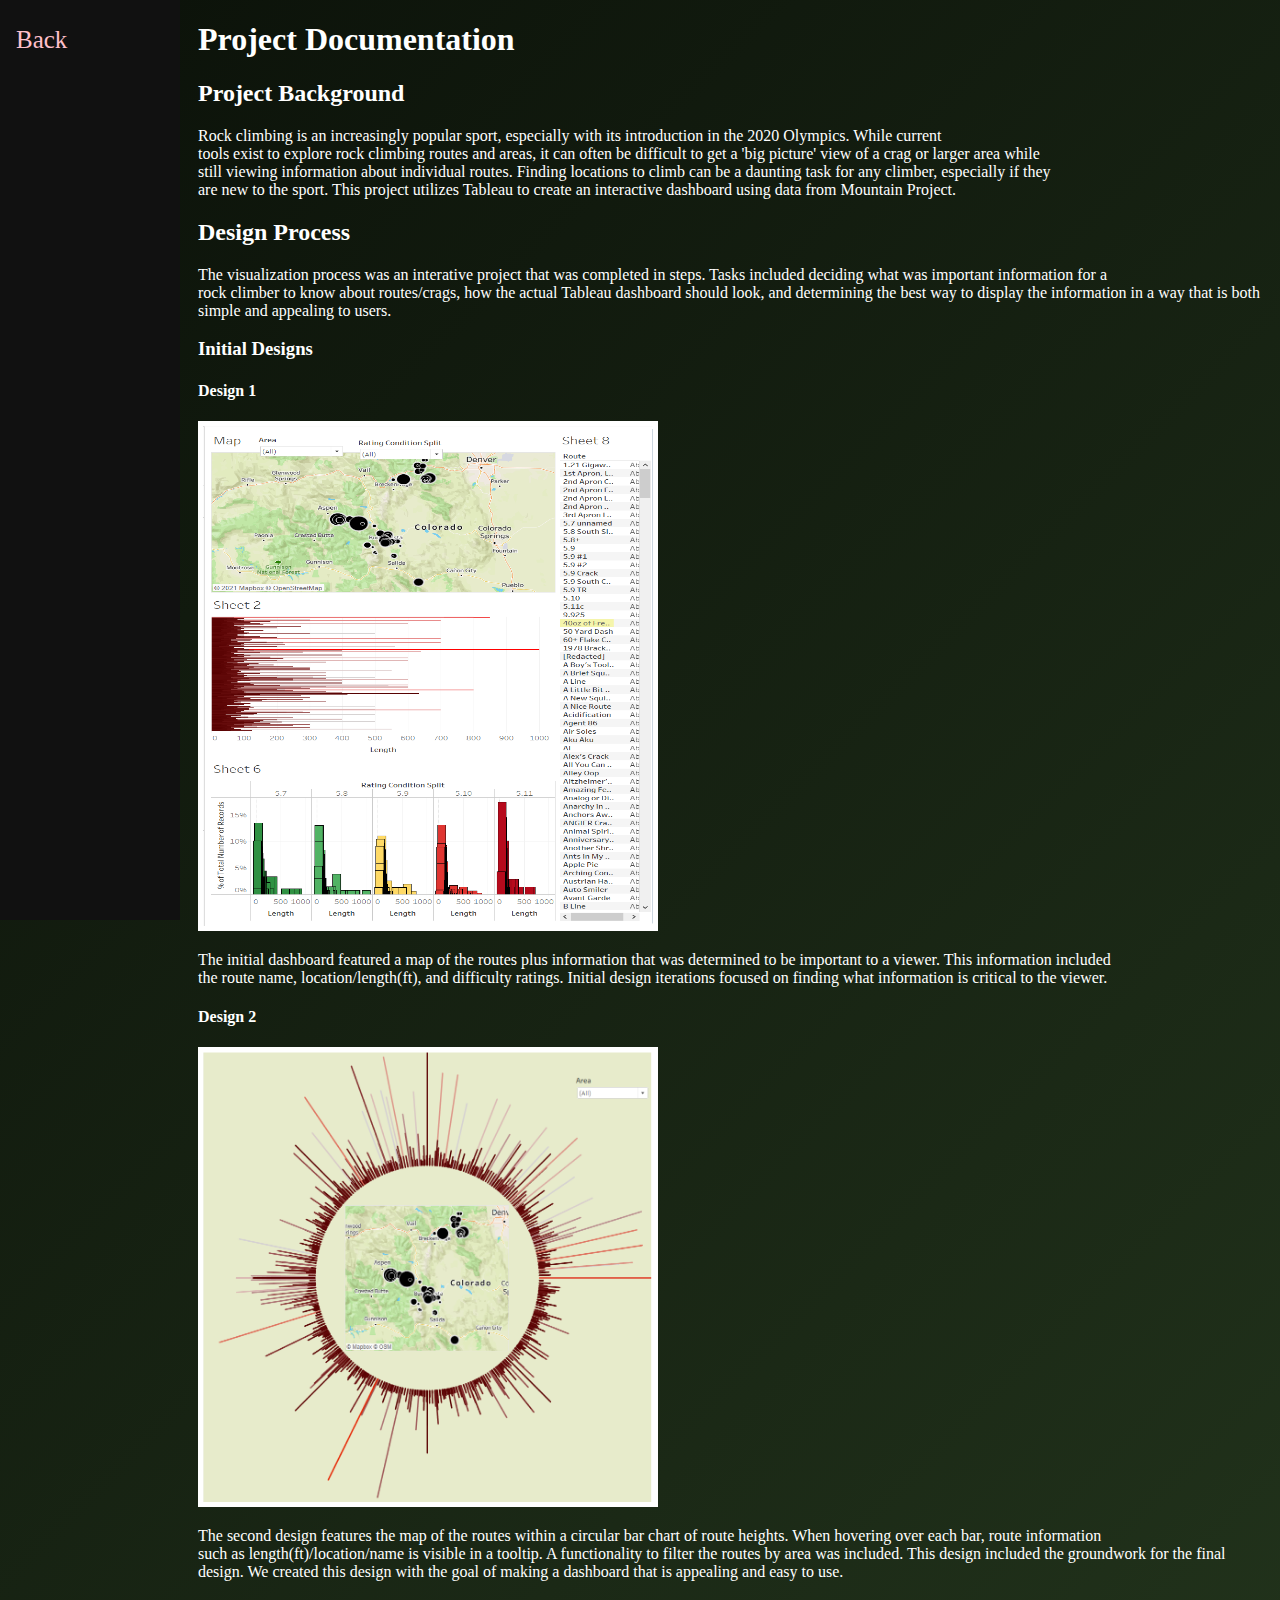
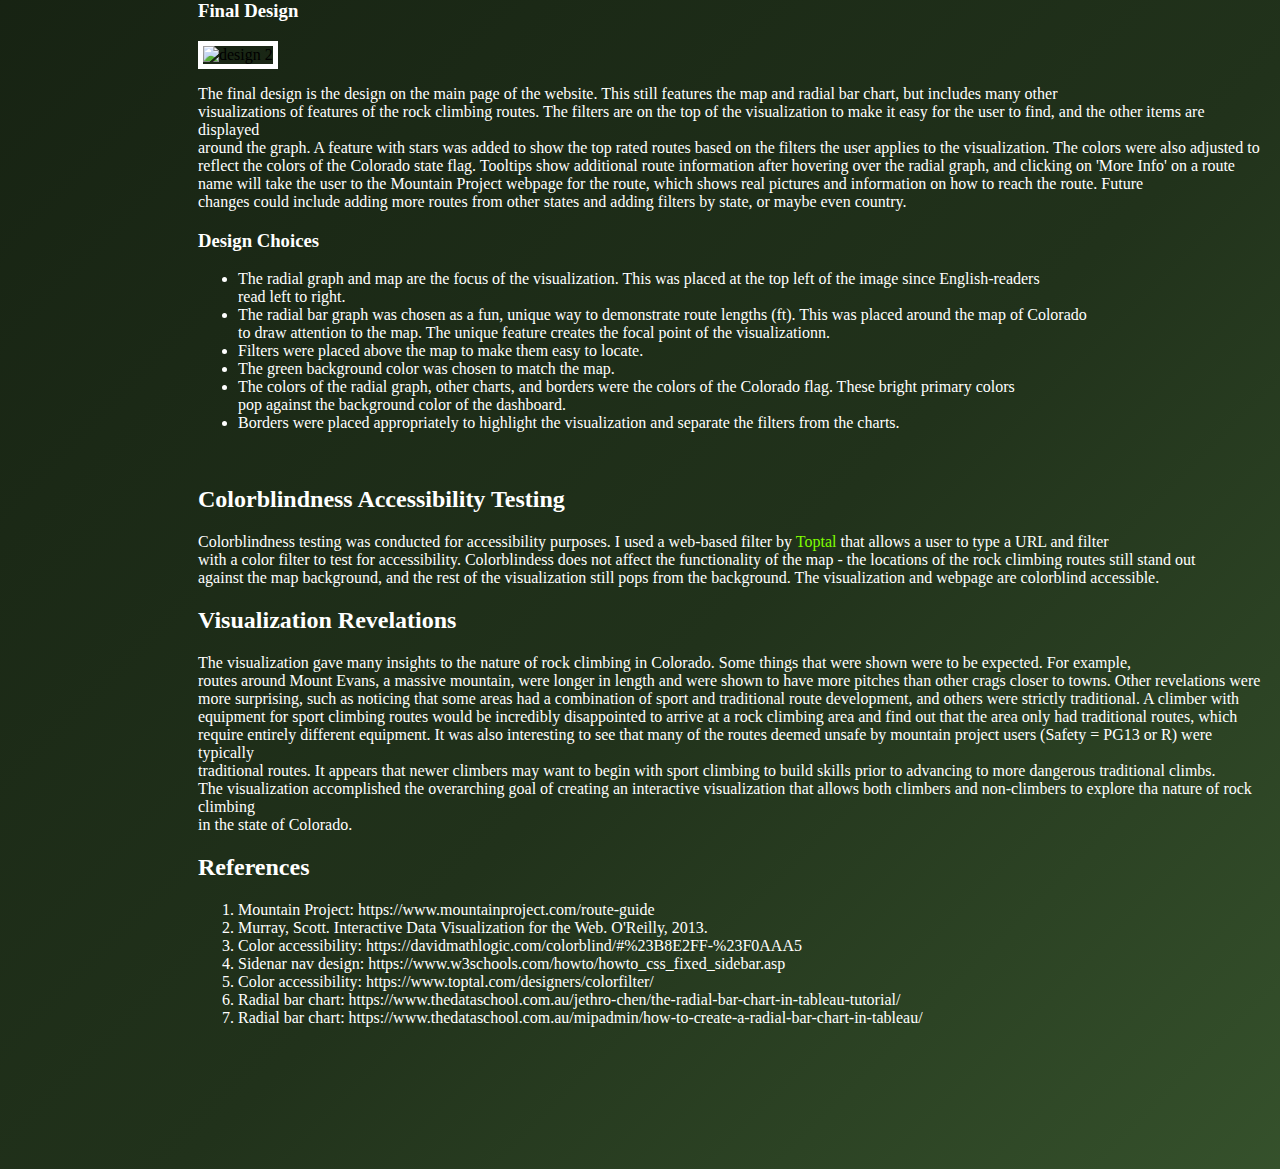
==== documentation.html @ 76459e51 "Add files via upload" ====
<!DOCTYPE html>
<html>
<head>
	<link rel="stylesheet" href="background.css">
	<!-- https://codepen.io/P1N2O/pen/pyBNzX source for bg CSS -->
</head>
<style>
a:link {
  color: pink;
  background-color: transparent;
  text-decoration: none;
}
</style
<body>

	<div class="sidenav">
		<a href="index.html">Back</a>
	</div>

	<div class="main">
	
	<h1 style="color:white">Project Documentation</h1>
	
	<h2 style="color:white">Project Background</h2>
	<p style ="color:white">Rock climbing is an increasingly popular sport, especially with its introduction in the 2020 Olympics. While current<br>
		tools exist to explore rock climbing routes and areas, it can often be difficult to get a 'big picture' view of a crag or larger area while<br>
		still viewing information about individual routes. Finding locations to climb can be a daunting task for any climber, especially if they <br>
		are new to the sport. This project utilizes Tableau to create an interactive dashboard using data from Mountain Project.<br>
	</p>
	
	
	<h2 style="color:white">Design Process</h2>
	<p style="color:white">The visualization process was an interative project that was completed in steps. Tasks included deciding what was important information for a <br>
		rock climber to know about routes/crags, how the actual Tableau dashboard should look, and determining the best way to display the information in a way that is both<br>
		simple and appealing to users.
	</p>

	
	<h3 style = "color:white">Initial Designs</h3>
		<h4 style ="color:white">Design 1</h4>
		<img src="tab2.PNG" alt="design 1" width="450" height="500" style="border:5px solid white">
		<p style = "color:white">The initial dashboard featured a map of the routes plus information that was determined to be important to a viewer. This information included<br>
		the route name, location/length(ft), and difficulty ratings. Initial design iterations focused on finding what information is critical to the viewer.</p>

		<h4 style="color:white">Design 2</h4>
		<img src="tab1.PNG" alt="design 2" width="450" height="450" style="border:5px solid white">
		<p style = "color:white">The second design features the map of the routes within a circular bar chart of route heights. When hovering over each bar, route information<br>
		such as length(ft)/location/name is visible in a tooltip. A functionality to filter the routes by area was included. This design included the groundwork for the final<br>
		design. We created this design with the goal of making a dashboard that is appealing and easy to use.</p>
		
		<h3 style = "color:white">Final Design</h3>
		<img src=".PNG" alt="design 2" width="450" height="450" style="border:5px solid white">
		<p style = "color:white">The final design is the design on the main page of the website. This still features the map and radial bar chart, but includes many other <br>
		visualizations of features of the rock climbing routes. The filters are on the top of the visualization to make it easy for the user to find, and the other items are displayed<br>
		around the graph. A feature with stars was added to show the top rated routes based on the filters the user applies to the visualization. The colors were also adjusted to <br>
		reflect the colors of the Colorado state flag. Tooltips show additional route information after hovering over the radial graph, and clicking on 'More Info' on a route<br>
		name will take the user to the Mountain Project webpage for the route, which shows real pictures and information on how to reach the route. Future<br>
		changes could include adding more routes from other states and adding filters by state, or maybe even country.</p>
		
		<h3 style="color:white">Design Choices</h3>
		<p style = "color:white">
			<ul>
				<li style="color:white">The radial graph and map are the focus of the visualization. This was placed at the top left of the image since English-readers<br>
				read left to right.</li>
				<li style="color:white">The radial bar graph was chosen as a fun, unique way to demonstrate route lengths (ft). This was placed around the map of Colorado<br>
				to draw attention to the map. The unique feature creates the focal point of the visualizationn.</li>
				<li style="color:white">Filters were placed above the map to make them easy to locate.</li>
				<li style="color:white">The green background color was chosen to match the map.</li>
				<li style="color:white">The colors of the radial graph, other charts, and borders were the colors of the Colorado flag. These bright primary colors<br>
				pop against the background color of the dashboard.</li>
				<li style="color:white">Borders were placed appropriately to highlight the visualization and separate the filters from the charts.</li>
			</ul>
		</p>
		
		
	<br>
	<h2 style="color:white">Colorblindness Accessibility Testing</h2>
		<p style = "color:white">Colorblindness testing was conducted for accessibility purposes. I used a web-based filter by <a href="https://www.toptal.com/designers/colorfilter/" style="color:chartreuse">Toptal</a> that allows a user to type a URL and filter<br>
	with a color filter to test for accessibility. Colorblindess does not affect the functionality of the map - the locations of the rock climbing routes still stand out <br>
	against the map background, and the rest of the visualization still pops from the background. The visualization and webpage are colorblind accessible.
	</p>
	
		
	
	</h2>
	
	<h2 style="color:white">Visualization Revelations</h2>
	<p style="color:white">The visualization gave many insights to the nature of rock climbing in Colorado. Some things that were shown were to be expected. For example,<br>
	routes around Mount Evans, a massive mountain, were longer in length and were shown to have more pitches than other crags closer to towns. Other revelations were <br>
	more surprising, such as noticing that some areas had a combination of sport and traditional route development, and others were strictly traditional. A climber with <br>
	equipment for sport climbing routes would be incredibly disappointed to arrive at a rock climbing area and find out that the area only had traditional routes, which <br>
	require entirely different equipment. It was also interesting to see that many of the routes deemed unsafe by mountain project users (Safety = PG13 or R) were typically <br>
	traditional routes. It appears that newer climbers may want to begin with sport climbing to build skills prior to advancing to more dangerous traditional climbs.<br>
	The visualization accomplished the overarching goal of creating an interactive visualization that allows both climbers and non-climbers to explore tha nature of rock climbing<br>
	in the state of Colorado.</p>
	
		<h2 style="color:white">References</h2>
	<p style ="color:white">
		<ol>
			<li style="color:white">Mountain Project: https://www.mountainproject.com/route-guide</li>
			<li style="color:white">Murray, Scott. Interactive Data Visualization for the Web. O'Reilly, 2013.</li>
			<li style="color:white">Color accessibility: https://davidmathlogic.com/colorblind/#%23B8E2FF-%23F0AAA5</li>
			<li style="color:white">Sidenar nav design: https://www.w3schools.com/howto/howto_css_fixed_sidebar.asp</li>
			<li style="color:white">Color accessibility: https://www.toptal.com/designers/colorfilter/</li>
			<li style="color:white">Radial bar chart: https://www.thedataschool.com.au/jethro-chen/the-radial-bar-chart-in-tableau-tutorial/</li>
			<li style="color:white">Radial bar chart: https://www.thedataschool.com.au/mipadmin/how-to-create-a-radial-bar-chart-in-tableau/</li>
			
		</ol>
	</p>
	<br>
	<br>
	<br>
	<br>
	<br>
	<br>
	<br>
	</div>
</body>
<html>
---- background.css ----
body {
	background: linear-gradient(-45deg, #FFFFFF, #578547, #21321B, #0B1109);
	background-size: 400% 400%;
	animation: gradient 15s ease infinite;
	height: 100vh;
}

@keyframes gradient {
	0% {
		background-position: 0% 50%;
	}
	50% {
		background-position: 100% 50%;
	}
	100% {
		background-position: 0% 50%;
	}
}


.sidenav {
  height: 100%; 
  width: 180px; /* Set the width of the sidebar */
  position: fixed;
  z-index: 1;
  top: 0; 
  left: 0;
  background-color: #111; 
  overflow-x: hidden; 
  padding-top: 20px;
}

/* The navigation menu links */
.sidenav a {
  padding: 6px 8px 6px 16px;
  text-decoration: none;
  font-size: 25px;
  color: #818181;
  display: block;
}

/* When you mouse over the navigation links, change their color */
.sidenav a:hover {
  color: #FFFFFF;
}


.main {
  margin-left: 180px;
  padding: 0px 10px;
}


path{
	stroke: white;
	stroke-width: 2px;
	fill: none;
}

.tooltip {
        position: absolute;
        text-align: center;			
        width: 100px;					
        height: auto;					
  		padding: 6px;		
        font: 12px sans-serif;		
        background-color: white;	
		-webkit-border-radius: 5px;
		-moz-border-radius: 5px;
		border-radius: 10px;
        pointer-events: none;
    }
	
/* I think the map is backwards? */
#map {
        transform: scale(-1,1);
    }
	
.container {
        align-items: center;
	zoom: 150%;
    }
	
  #linechart {
        font-size: 6px;
        float: right;
    }

    #barchart {
        font-size: 6px;
    }

    #ageRanges {
        font-size: 6px;

    }
	
rect:hover {
	fill:blue;
}

.description {
  color: #FFFFFF;
}

.description em1 {
  color: #BBD2FA;
}

.description em2 {
  color: pink;
}

.description em3 {
  color: #CAFFFA;
}
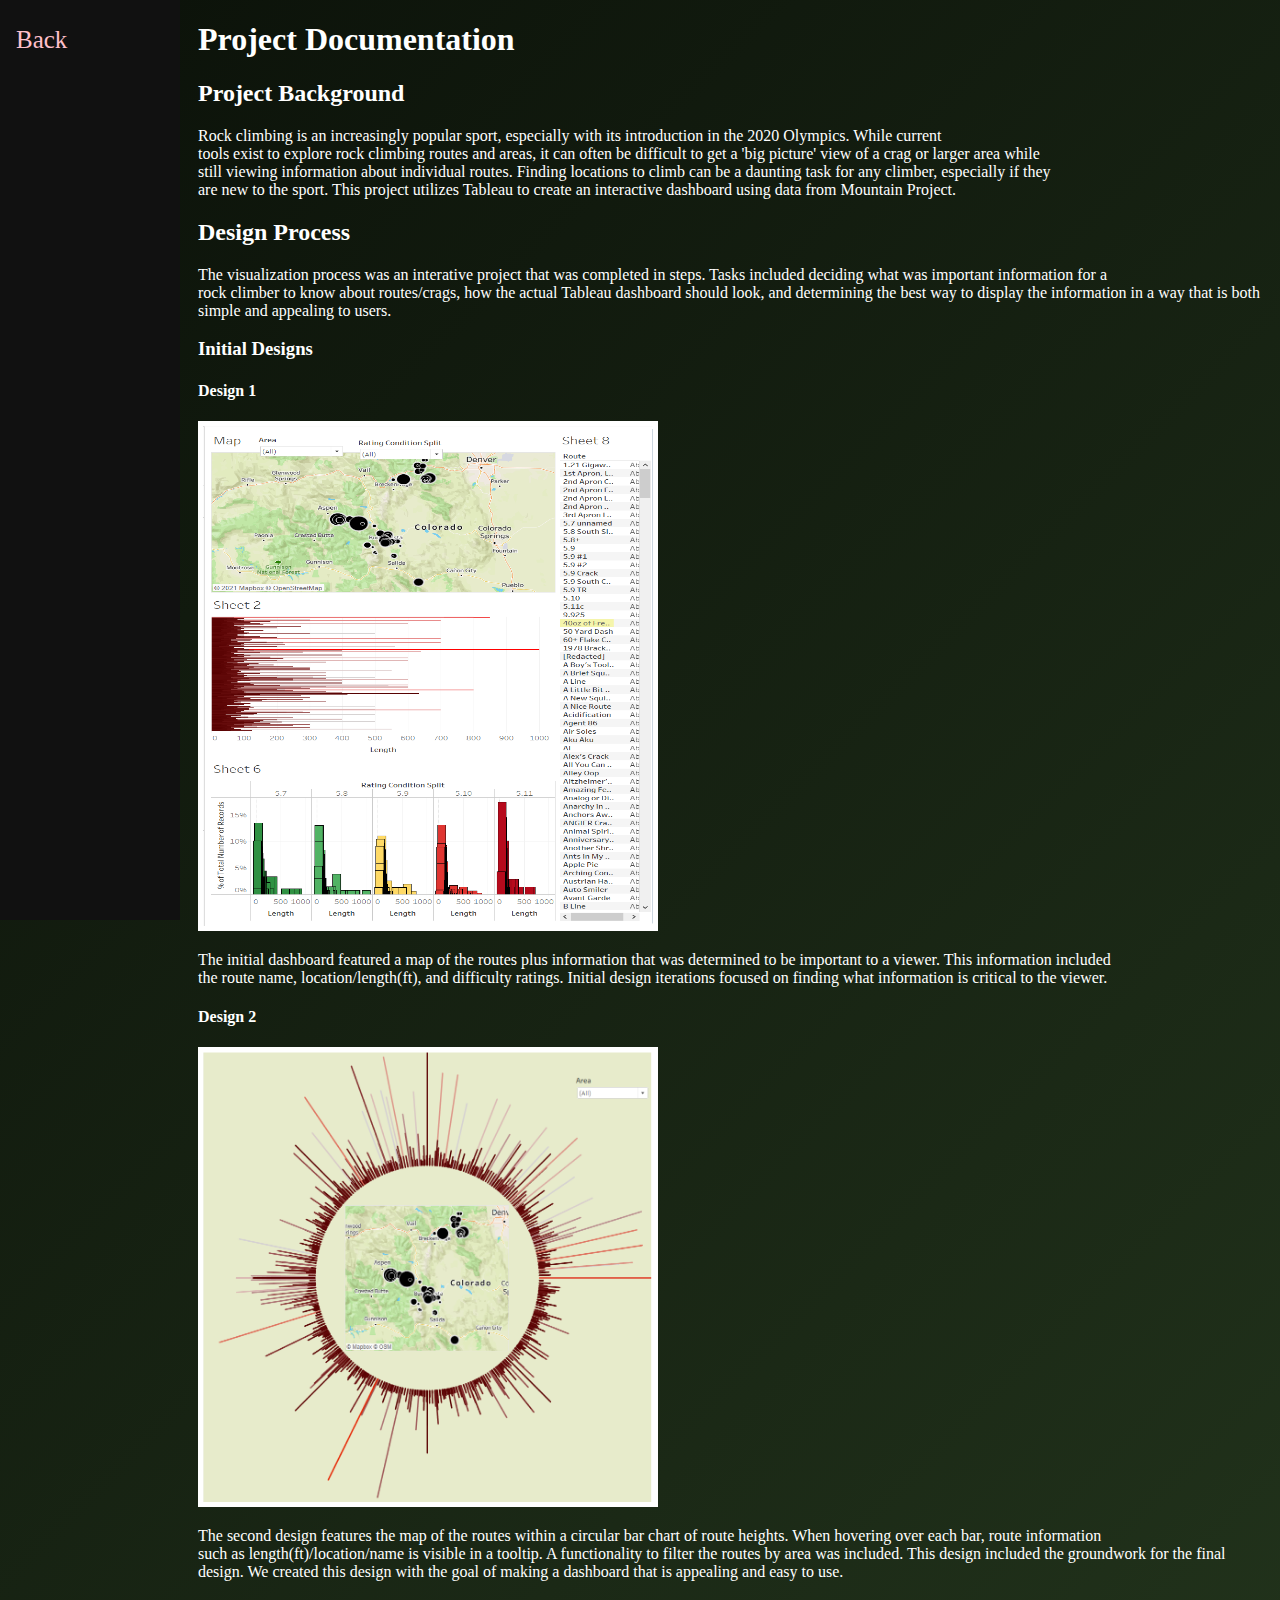
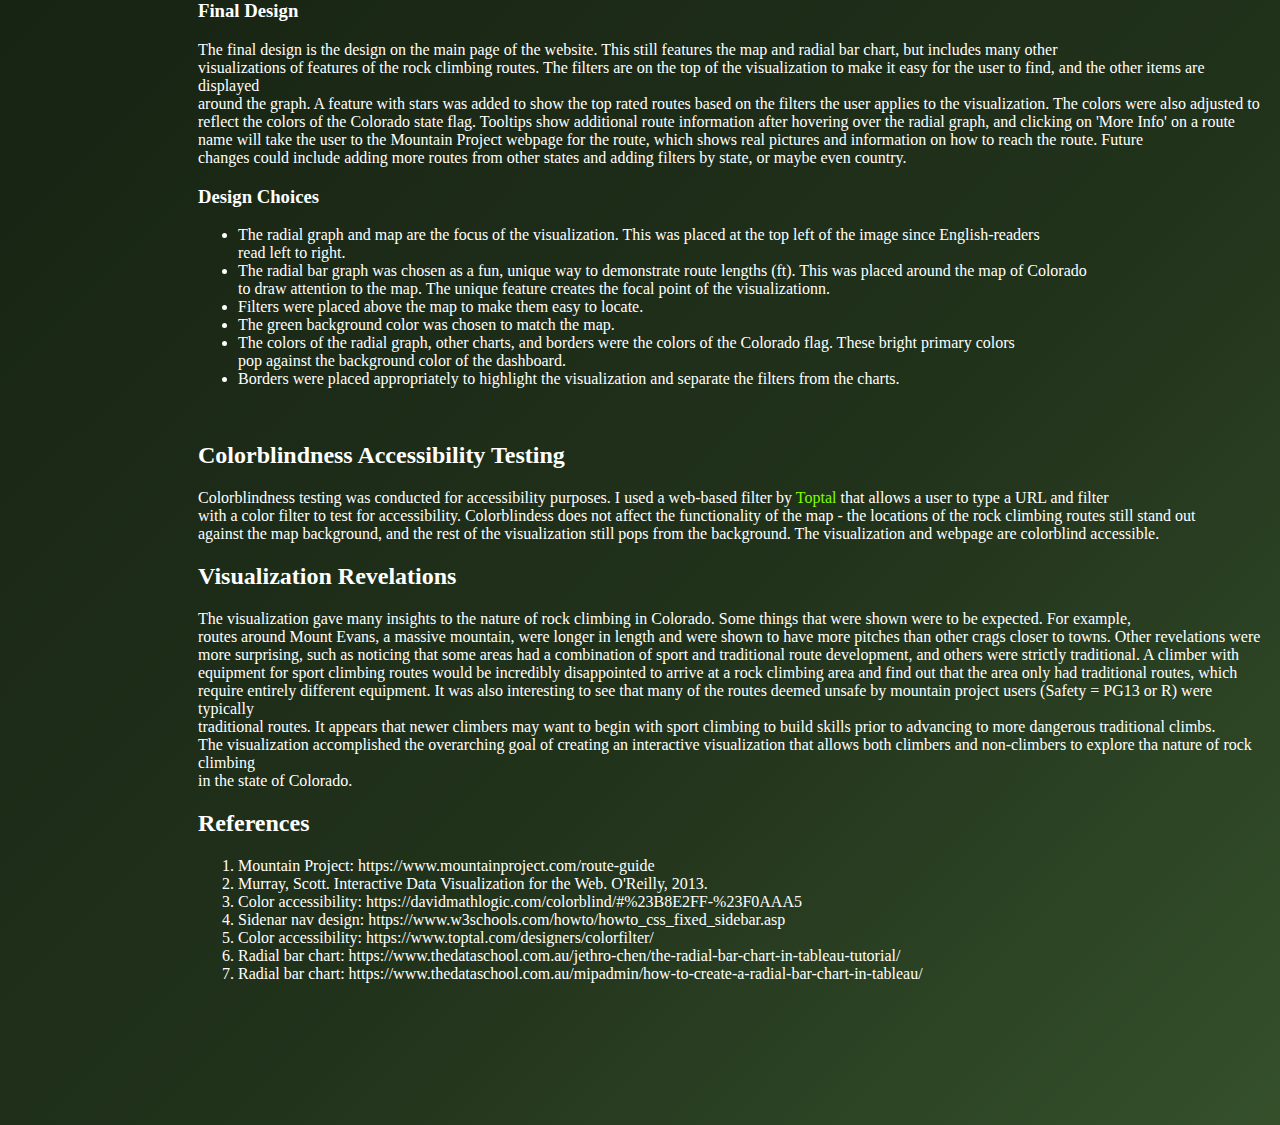
==== commit 41b9c303: "Update documentation.html" ====
--- a/documentation.html
+++ b/documentation.html
@@ -49,7 +49,6 @@
 		design. We created this design with the goal of making a dashboard that is appealing and easy to use.</p>
 		
 		<h3 style = "color:white">Final Design</h3>
-		<img src=".PNG" alt="design 2" width="450" height="450" style="border:5px solid white">
 		<p style = "color:white">The final design is the design on the main page of the website. This still features the map and radial bar chart, but includes many other <br>
 		visualizations of features of the rock climbing routes. The filters are on the top of the visualization to make it easy for the user to find, and the other items are displayed<br>
 		around the graph. A feature with stars was added to show the top rated routes based on the filters the user applies to the visualization. The colors were also adjusted to <br>
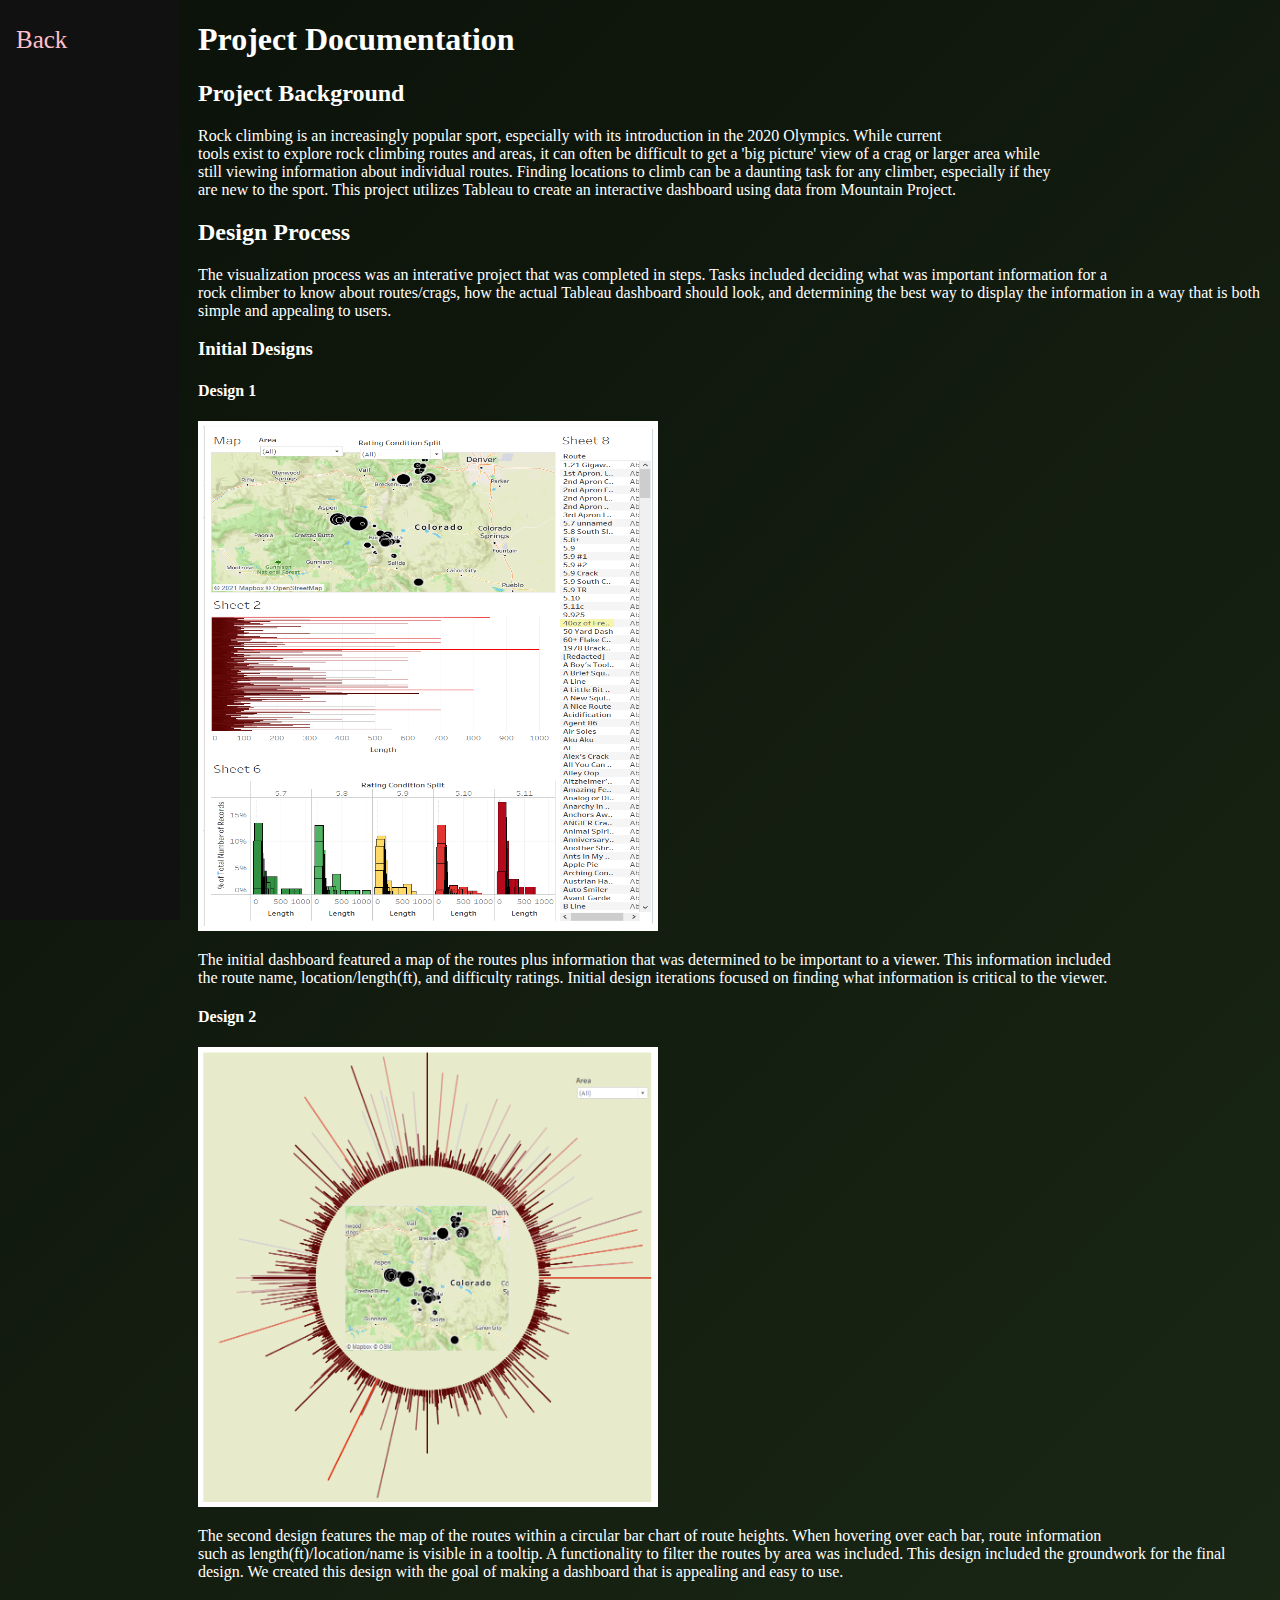
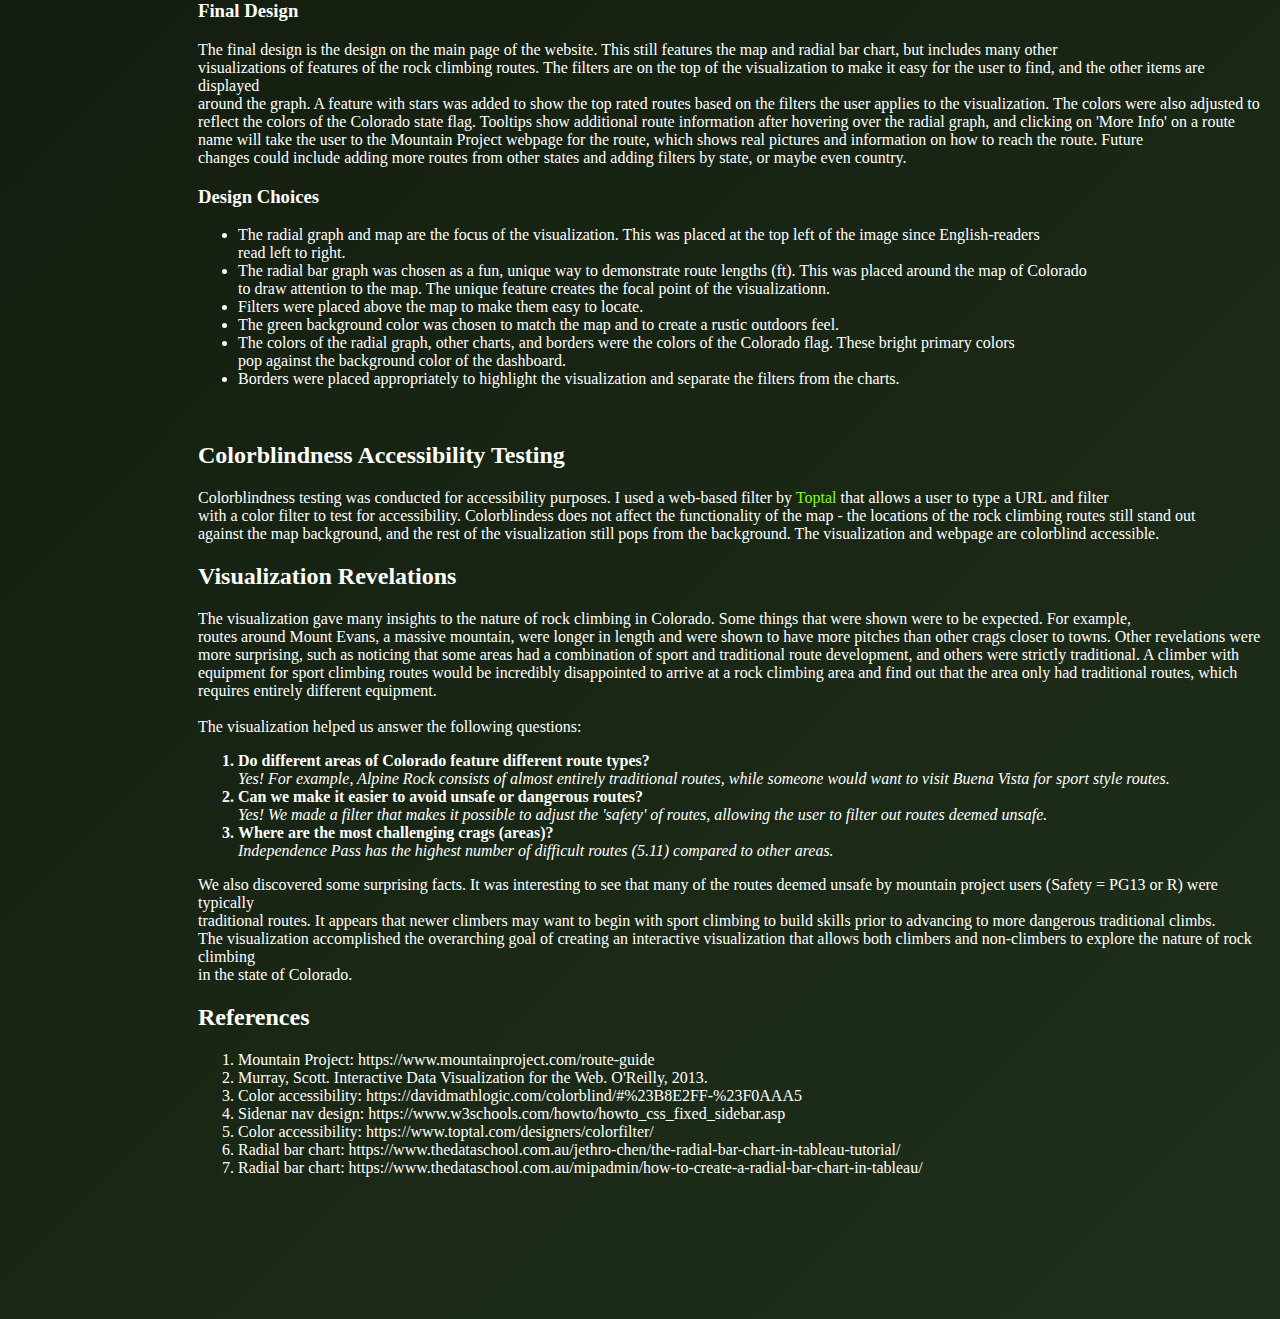
==== commit ba8a2102: "Add files via upload" ====
--- a/documentation.html
+++ b/documentation.html
@@ -64,7 +64,7 @@
 				<li style="color:white">The radial bar graph was chosen as a fun, unique way to demonstrate route lengths (ft). This was placed around the map of Colorado<br>
 				to draw attention to the map. The unique feature creates the focal point of the visualizationn.</li>
 				<li style="color:white">Filters were placed above the map to make them easy to locate.</li>
-				<li style="color:white">The green background color was chosen to match the map.</li>
+				<li style="color:white">The green background color was chosen to match the map and to create a rustic outdoors feel.</li>
 				<li style="color:white">The colors of the radial graph, other charts, and borders were the colors of the Colorado flag. These bright primary colors<br>
 				pop against the background color of the dashboard.</li>
 				<li style="color:white">Borders were placed appropriately to highlight the visualization and separate the filters from the charts.</li>
@@ -79,18 +79,24 @@
 	against the map background, and the rest of the visualization still pops from the background. The visualization and webpage are colorblind accessible.
 	</p>
 	
-		
-	
-	</h2>
-	
 	<h2 style="color:white">Visualization Revelations</h2>
 	<p style="color:white">The visualization gave many insights to the nature of rock climbing in Colorado. Some things that were shown were to be expected. For example,<br>
 	routes around Mount Evans, a massive mountain, were longer in length and were shown to have more pitches than other crags closer to towns. Other revelations were <br>
 	more surprising, such as noticing that some areas had a combination of sport and traditional route development, and others were strictly traditional. A climber with <br>
 	equipment for sport climbing routes would be incredibly disappointed to arrive at a rock climbing area and find out that the area only had traditional routes, which <br>
-	require entirely different equipment. It was also interesting to see that many of the routes deemed unsafe by mountain project users (Safety = PG13 or R) were typically <br>
+	requires entirely different equipment. <br><br>
+	The visualization helped us answer the following questions:
+	<ol>
+		<b><li style="color:white">Do different areas of Colorado feature different route types?</li></b>
+		<i style = "color:white">Yes! For example, Alpine Rock consists of almost entirely traditional routes, while someone would want to visit Buena Vista for sport style routes.</i>
+		<b><li style="color:white">Can we make it easier to avoid unsafe or dangerous routes?</li></b>
+		<i style = "color:white">Yes! We made a filter that makes it possible to adjust the 'safety' of routes, allowing the user to filter out routes deemed unsafe.</i>
+		<b><li style="color:white">Where are the most challenging crags (areas)?</li></b>
+		<i style = "color:white">Independence Pass has the highest number of difficult routes (5.11) compared to other areas.</i>
+	</ol>
+	<p style="color:white">We also discovered some surprising facts. It was interesting to see that many of the routes deemed unsafe by mountain project users (Safety = PG13 or R) were typically <br>
 	traditional routes. It appears that newer climbers may want to begin with sport climbing to build skills prior to advancing to more dangerous traditional climbs.<br>
-	The visualization accomplished the overarching goal of creating an interactive visualization that allows both climbers and non-climbers to explore tha nature of rock climbing<br>
+	The visualization accomplished the overarching goal of creating an interactive visualization that allows both climbers and non-climbers to explore the nature of rock climbing<br>
 	in the state of Colorado.</p>
 	
 		<h2 style="color:white">References</h2>
--- a/background.css
+++ b/background.css
@@ -1,5 +1,5 @@
 body {
-	background: linear-gradient(-45deg, #FFFFFF, #578547, #21321B, #0B1109);
+	background: linear-gradient(-45deg, #578547, #21321B, #0B1109);
 	background-size: 400% 400%;
 	animation: gradient 15s ease infinite;
 	height: 100vh;
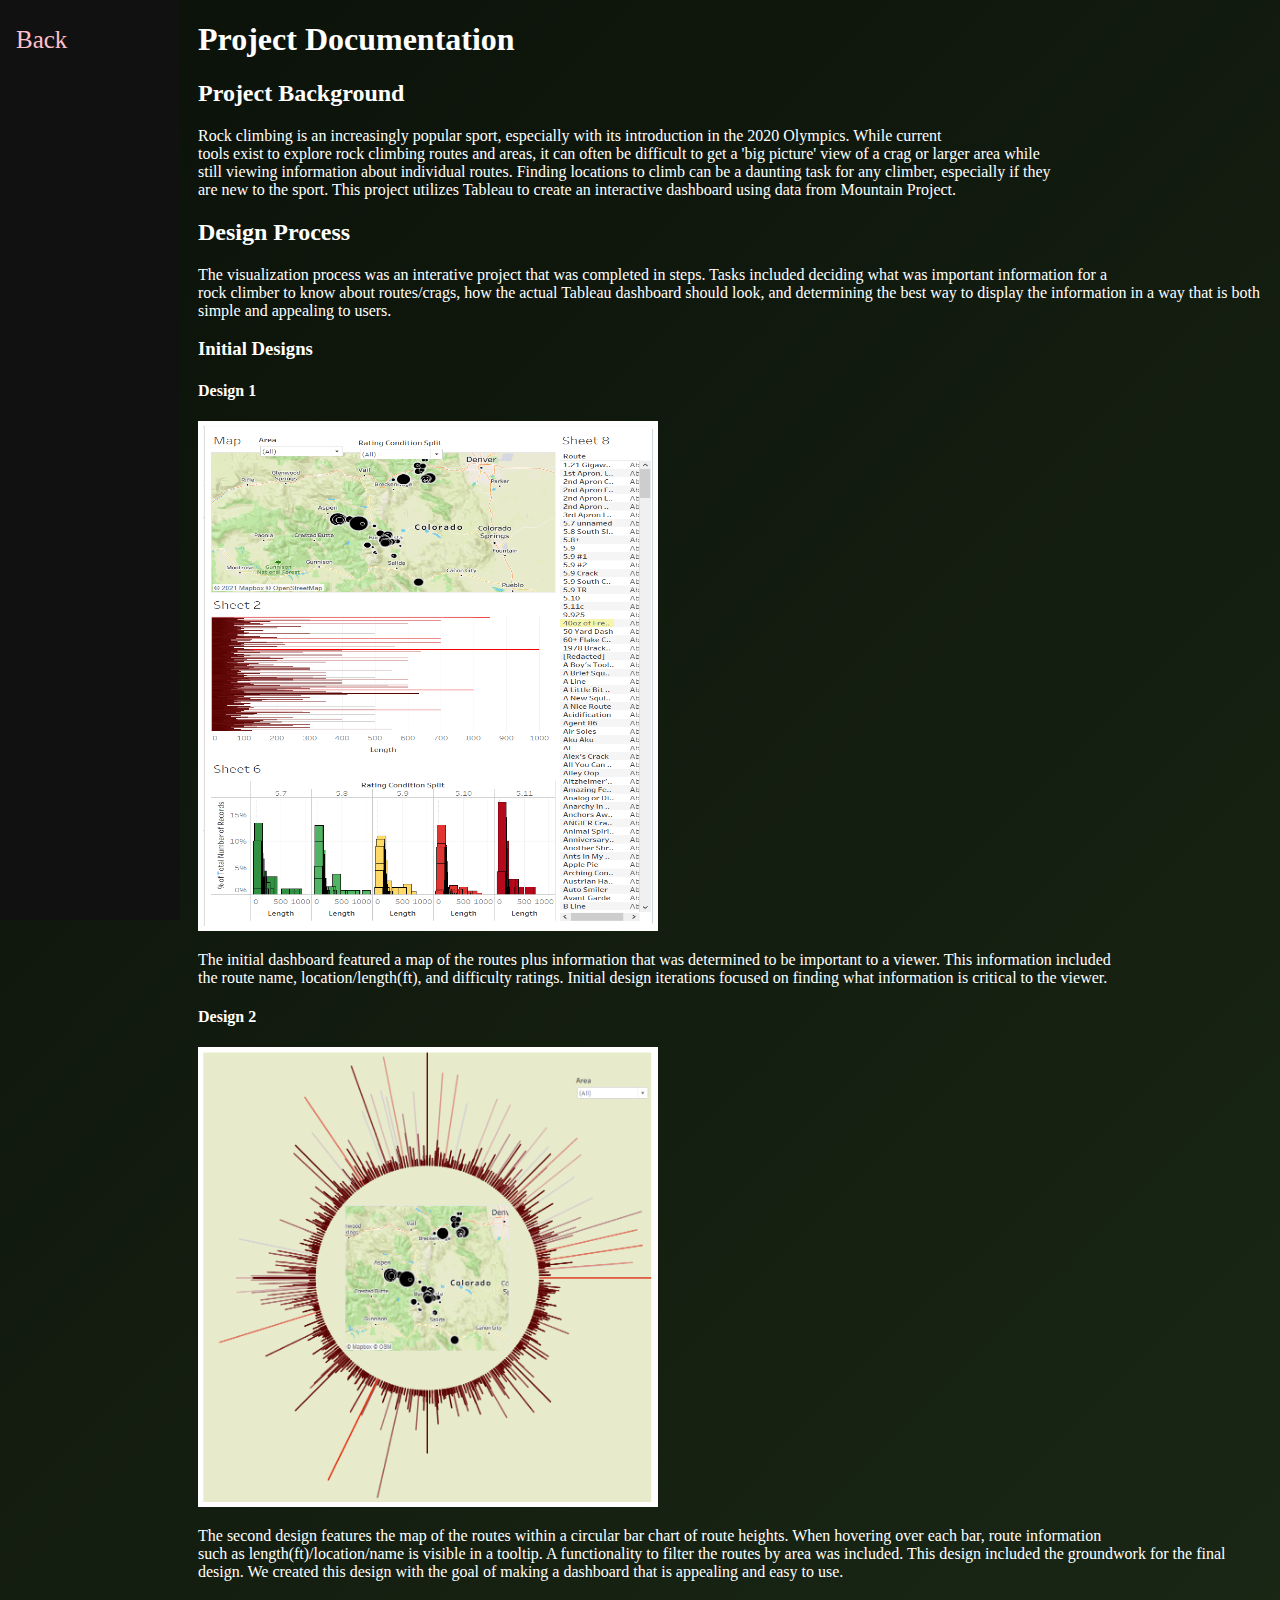
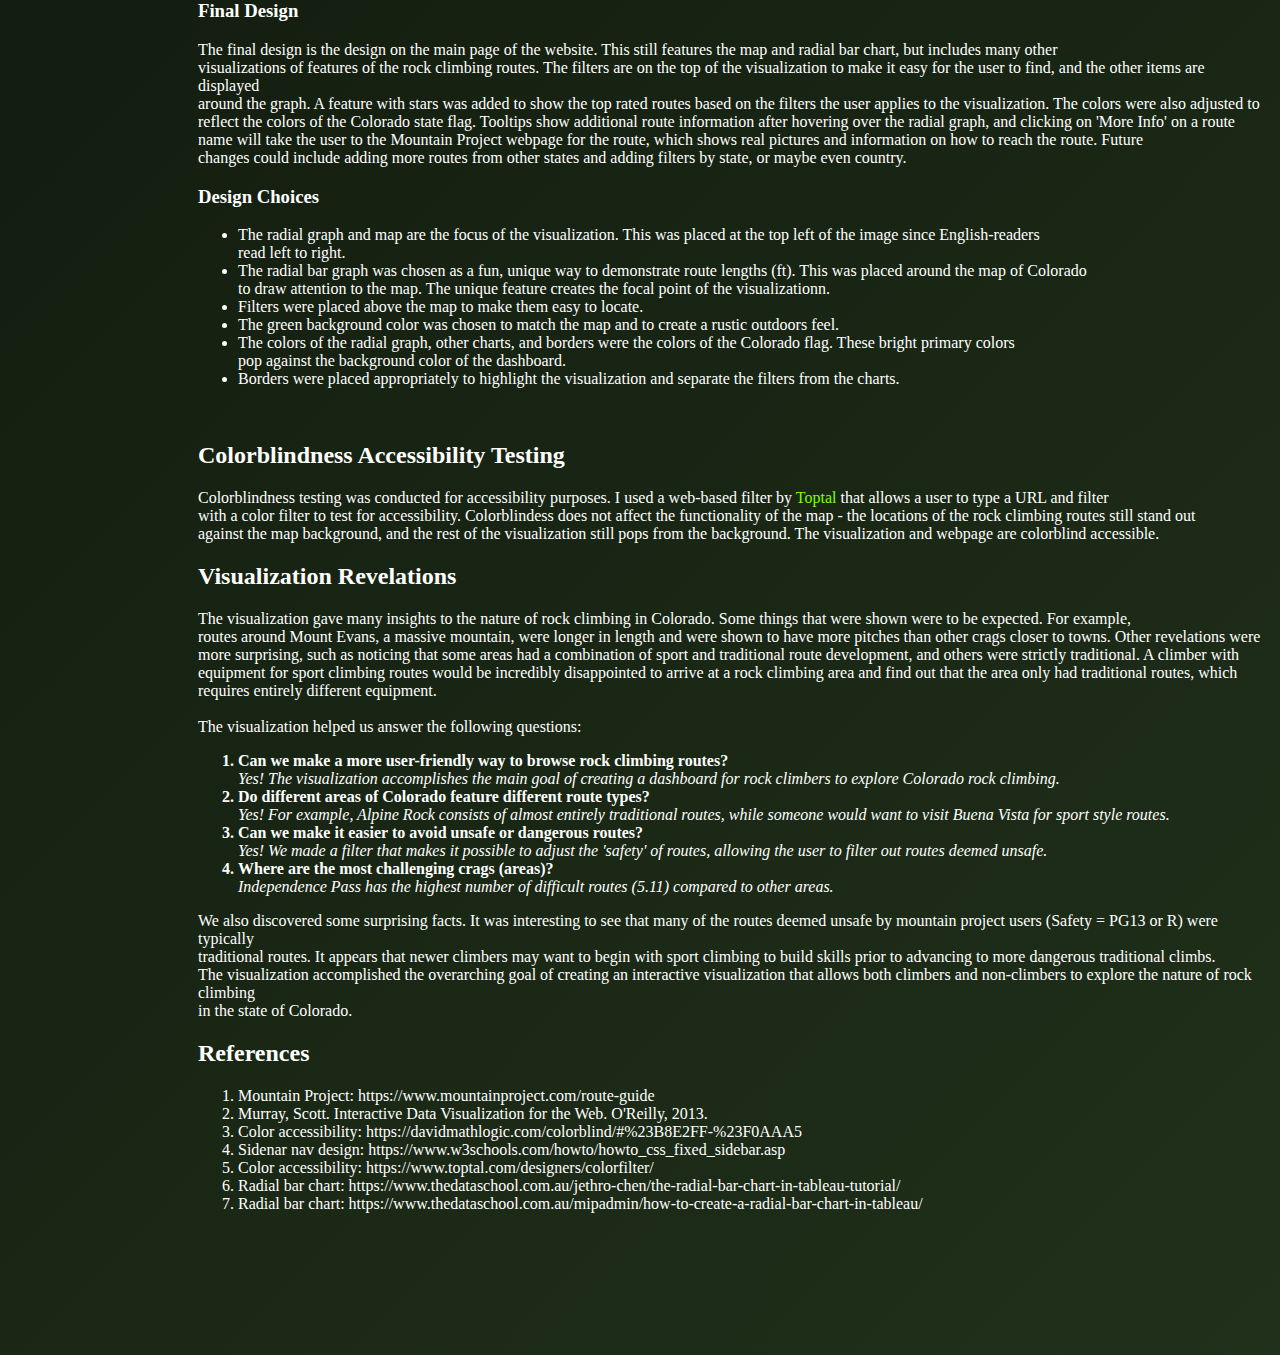
==== commit 01e7effb: "Update documentation.html" ====
--- a/documentation.html
+++ b/documentation.html
@@ -87,6 +87,8 @@
 	requires entirely different equipment. <br><br>
 	The visualization helped us answer the following questions:
 	<ol>
+		<b><li style="color:white">Can we make a more user-friendly way to browse rock climbing routes?</li></b>
+		<i style = "color:white">Yes! The visualization accomplishes the main goal of creating a dashboard for rock climbers to explore Colorado rock climbing.</i>
 		<b><li style="color:white">Do different areas of Colorado feature different route types?</li></b>
 		<i style = "color:white">Yes! For example, Alpine Rock consists of almost entirely traditional routes, while someone would want to visit Buena Vista for sport style routes.</i>
 		<b><li style="color:white">Can we make it easier to avoid unsafe or dangerous routes?</li></b>
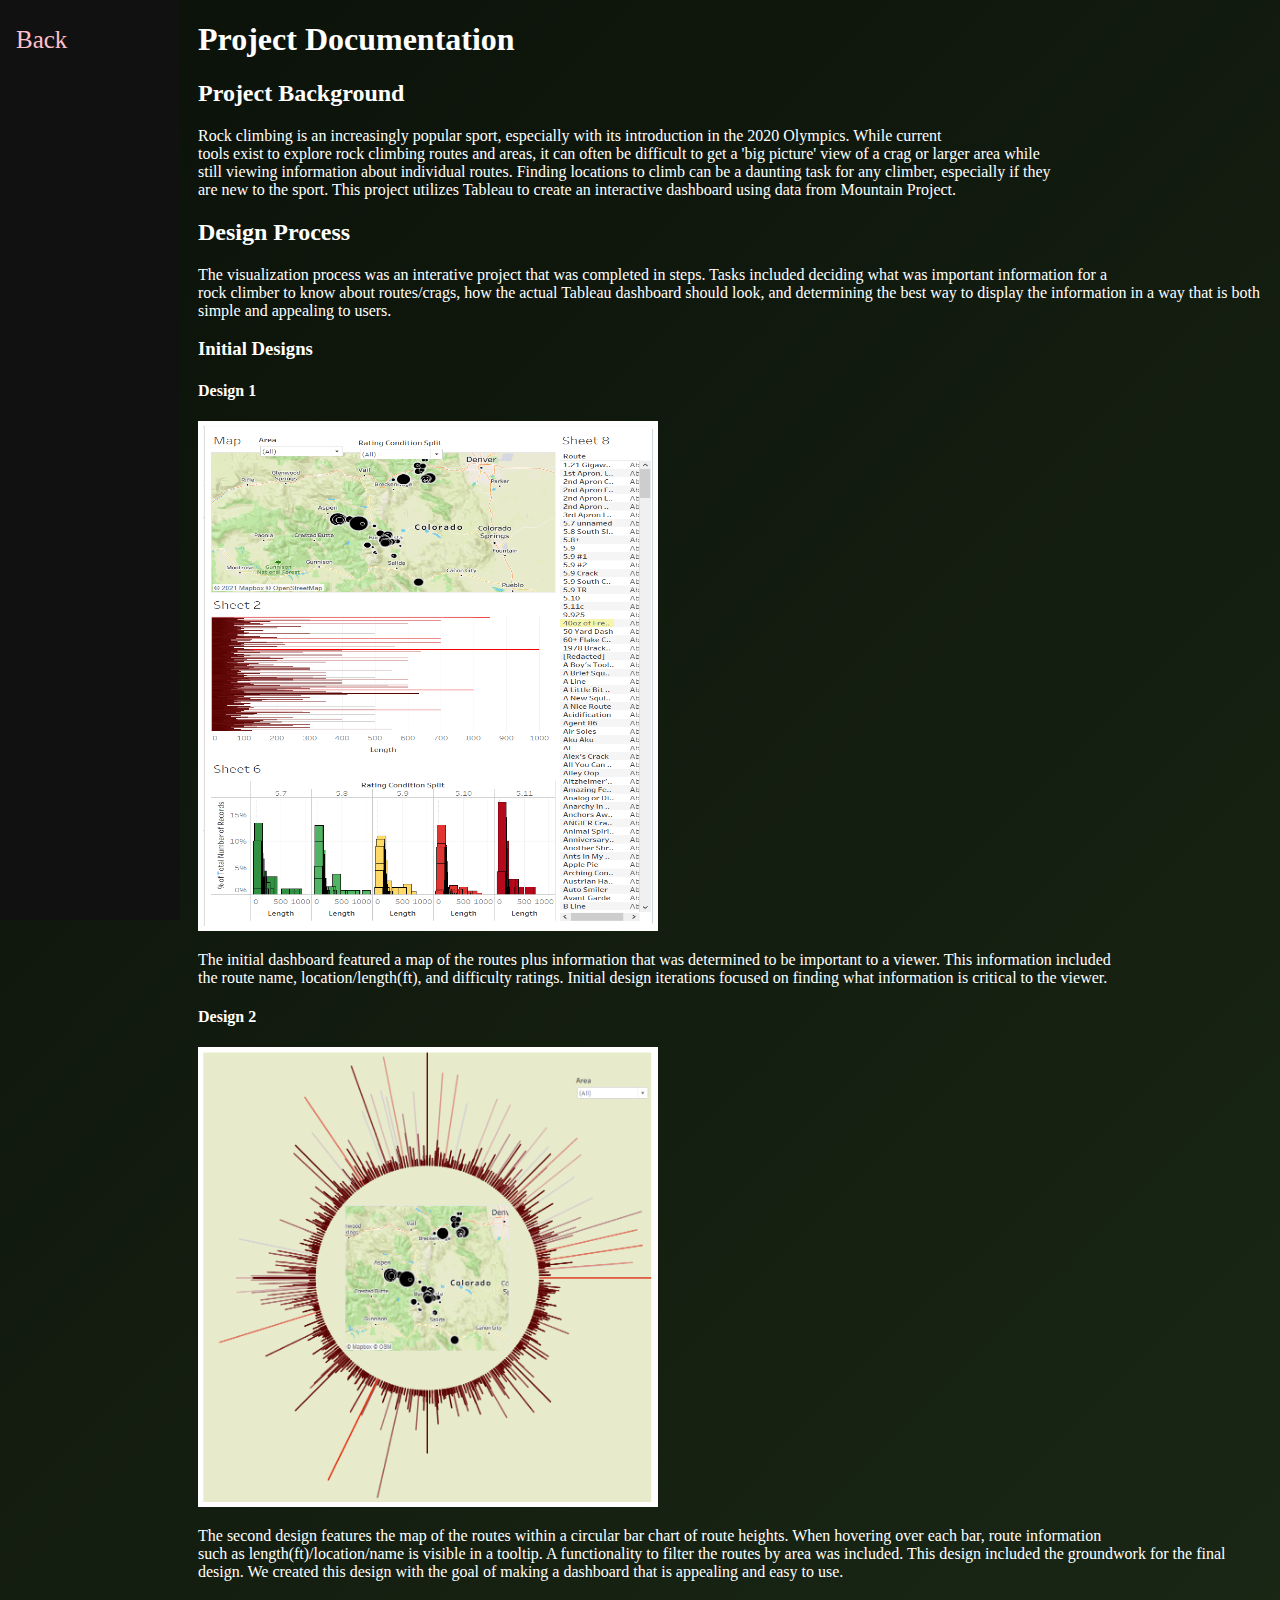
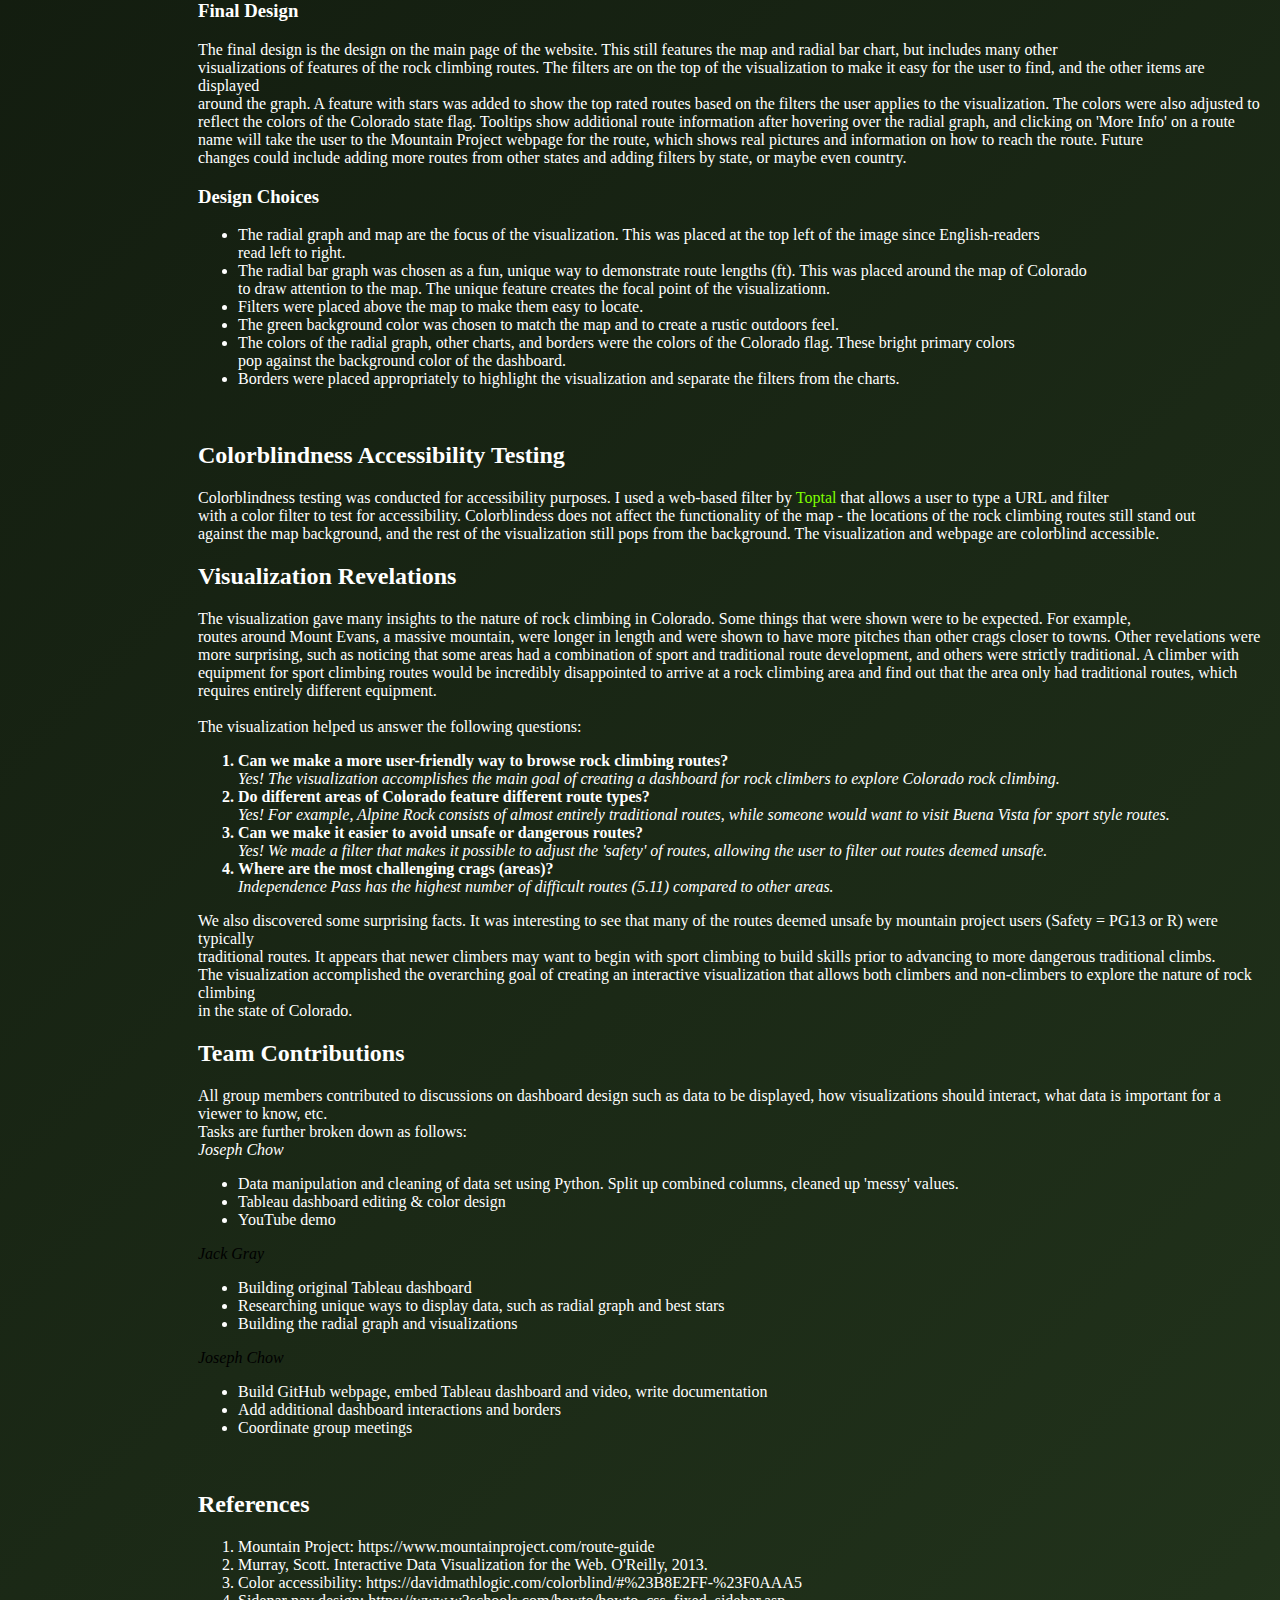
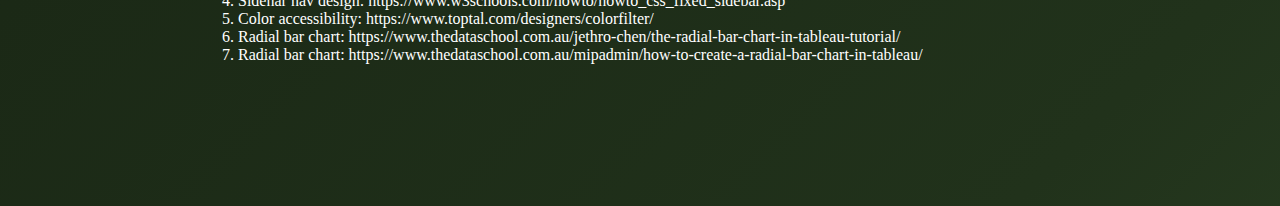
==== commit 1c472599: "Update documentation.html" ====
--- a/documentation.html
+++ b/documentation.html
@@ -100,6 +100,31 @@
 	traditional routes. It appears that newer climbers may want to begin with sport climbing to build skills prior to advancing to more dangerous traditional climbs.<br>
 	The visualization accomplished the overarching goal of creating an interactive visualization that allows both climbers and non-climbers to explore the nature of rock climbing<br>
 	in the state of Colorado.</p>
+	<h2 style = "color:white">Team Contributions</h2>
+	<p style="color:white">
+	All group members contributed to discussions on dashboard design such as data to be displayed, how visualizations should interact, what data is important for a 
+	viewer to know, etc.<br>
+	Tasks are further broken down as follows:<br>
+	<i>Joseph Chow</i>
+	<ul>
+		<li style= "color:white">Data manipulation and cleaning of data set using Python. Split up combined columns, cleaned up 'messy' values.</li>
+		<li style= "color:white">Tableau dashboard editing & color design</li>
+		<li style= "color:white">YouTube demo</li>
+	</ul>
+	<i>Jack Gray</i>
+	<ul>
+		<li style= "color:white">Building original Tableau dashboard</li>
+		<li style= "color:white">Researching unique ways to display data, such as radial graph and best stars</li>
+		<li style= "color:white">Building the radial graph and visualizations</li>
+	</ul>
+	<i>Joseph Chow</i>
+	<ul>
+		<li style= "color:white">Build GitHub webpage, embed Tableau dashboard and video, write documentation</li>
+		<li style= "color:white">Add additional dashboard interactions and borders</li>
+		<li style= "color:white">Coordinate group meetings</li>
+	</ul>
+	<br>
+	
 	
 		<h2 style="color:white">References</h2>
 	<p style ="color:white">
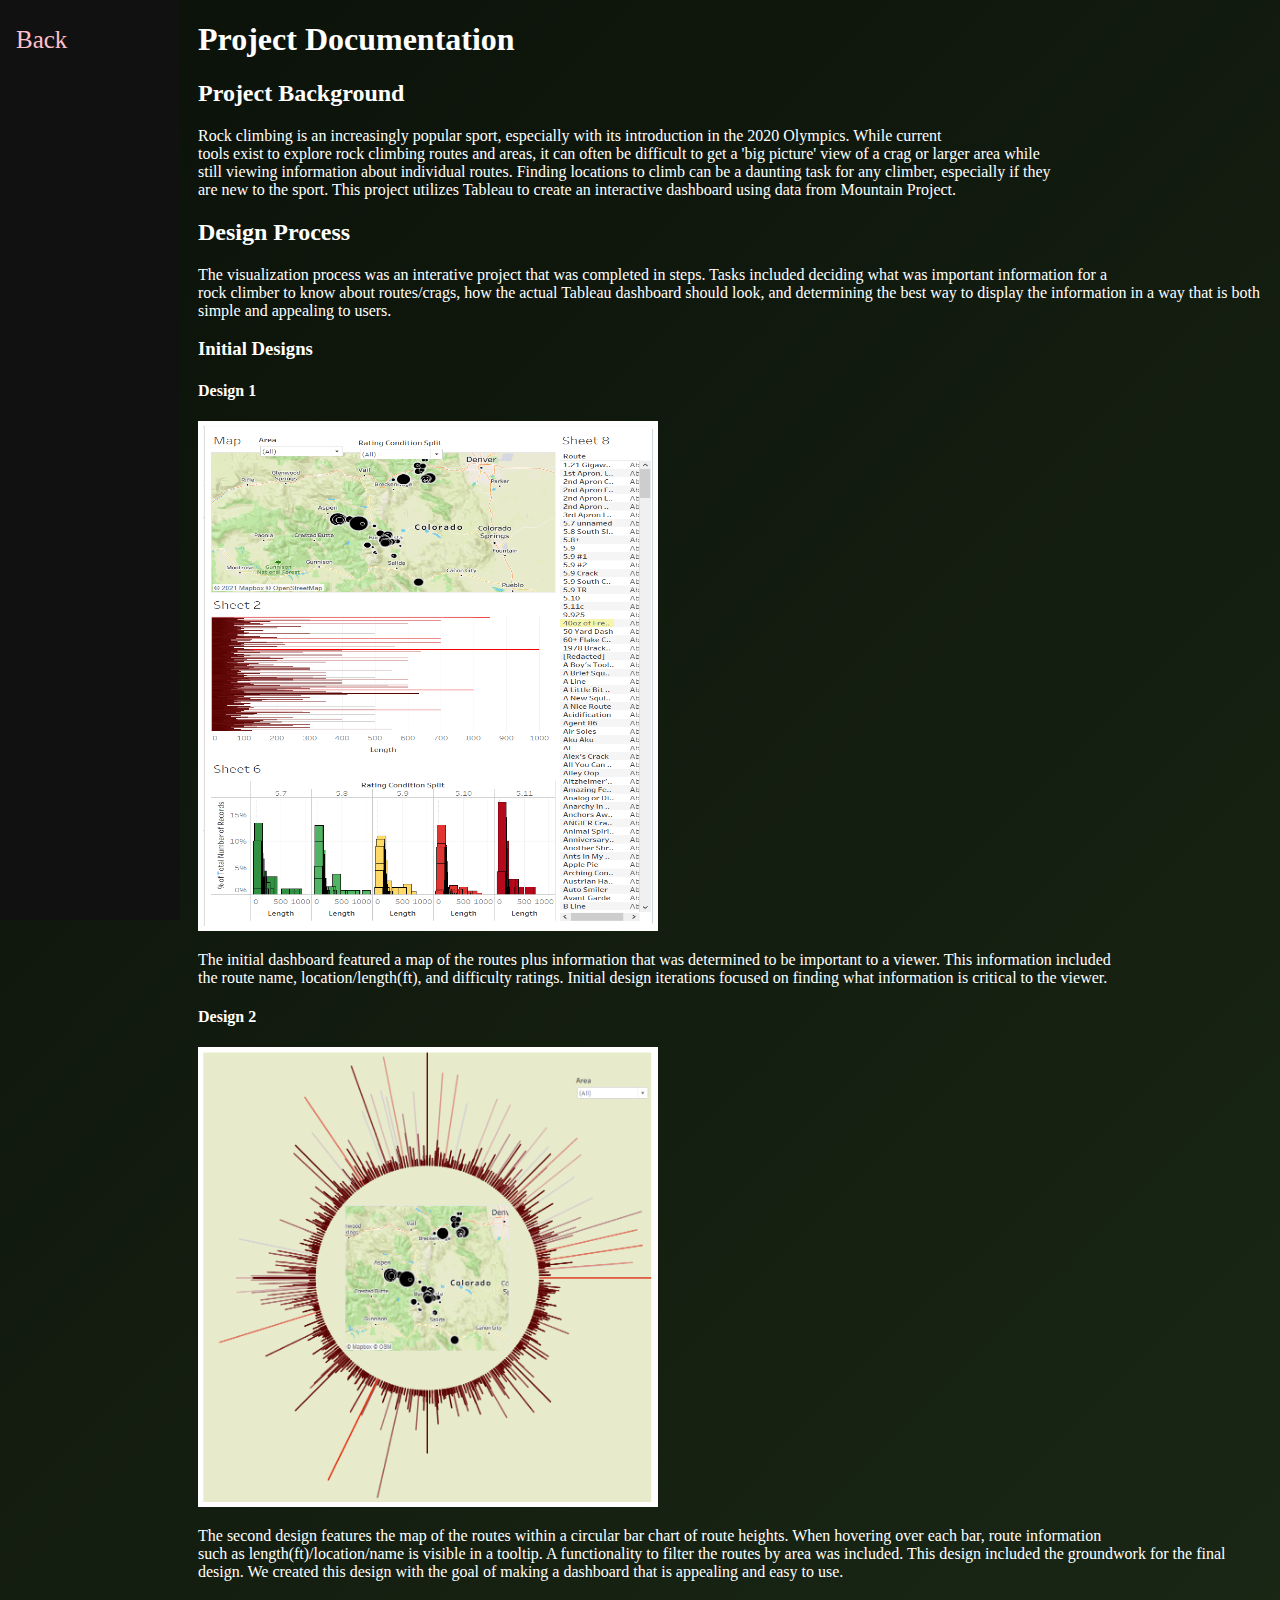
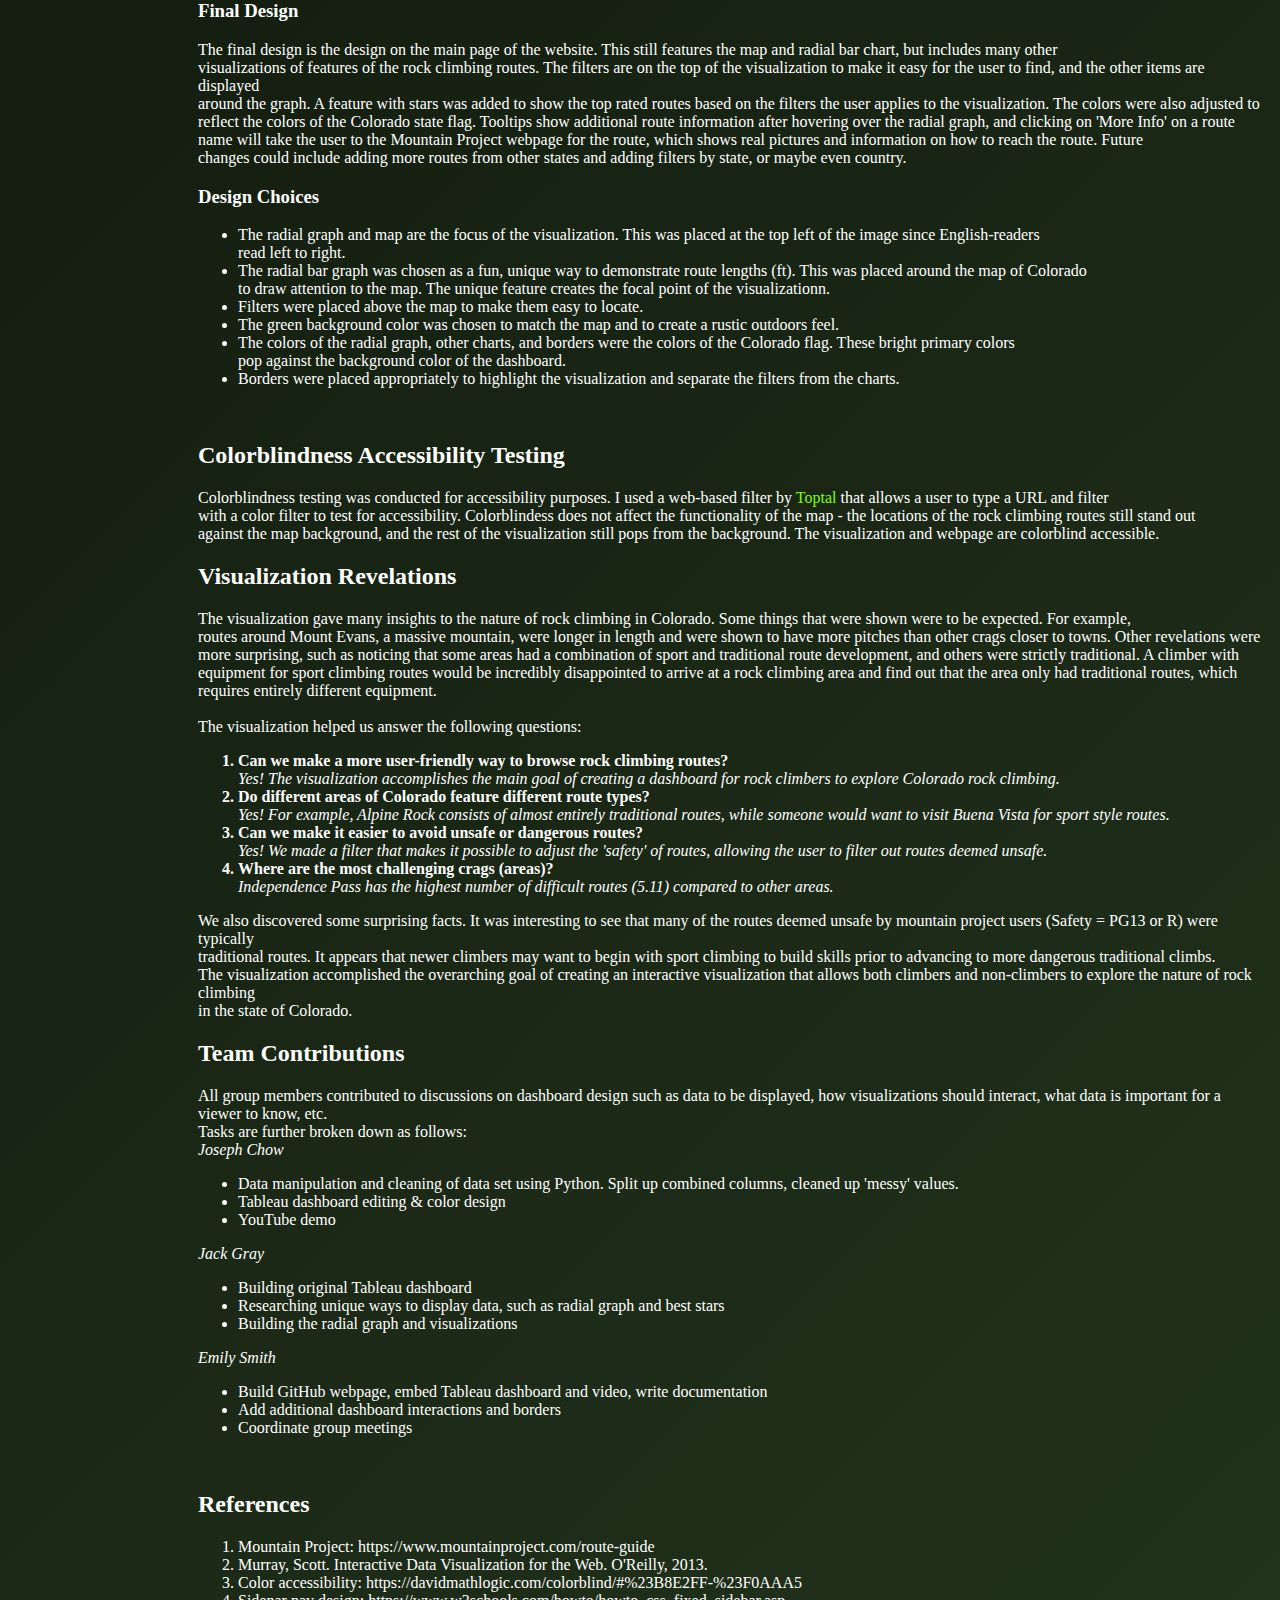
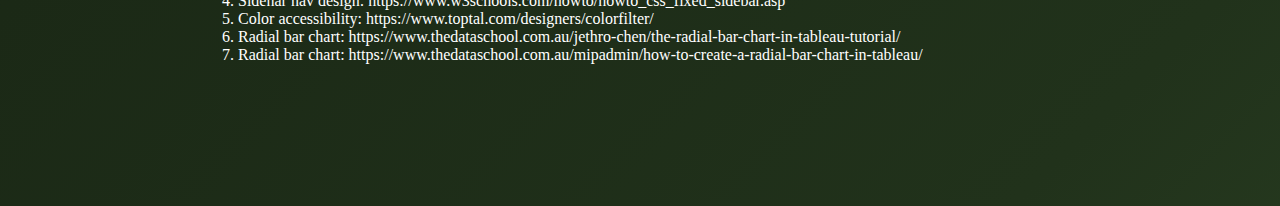
==== commit eb59313d: "Update documentation.html" ====
--- a/documentation.html
+++ b/documentation.html
@@ -111,13 +111,13 @@
 		<li style= "color:white">Tableau dashboard editing & color design</li>
 		<li style= "color:white">YouTube demo</li>
 	</ul>
-	<i>Jack Gray</i>
+	<i style = "color:white">Jack Gray</i>
 	<ul>
 		<li style= "color:white">Building original Tableau dashboard</li>
 		<li style= "color:white">Researching unique ways to display data, such as radial graph and best stars</li>
 		<li style= "color:white">Building the radial graph and visualizations</li>
 	</ul>
-	<i>Joseph Chow</i>
+	<i style = "color:white">Emily Smith</i>
 	<ul>
 		<li style= "color:white">Build GitHub webpage, embed Tableau dashboard and video, write documentation</li>
 		<li style= "color:white">Add additional dashboard interactions and borders</li>
